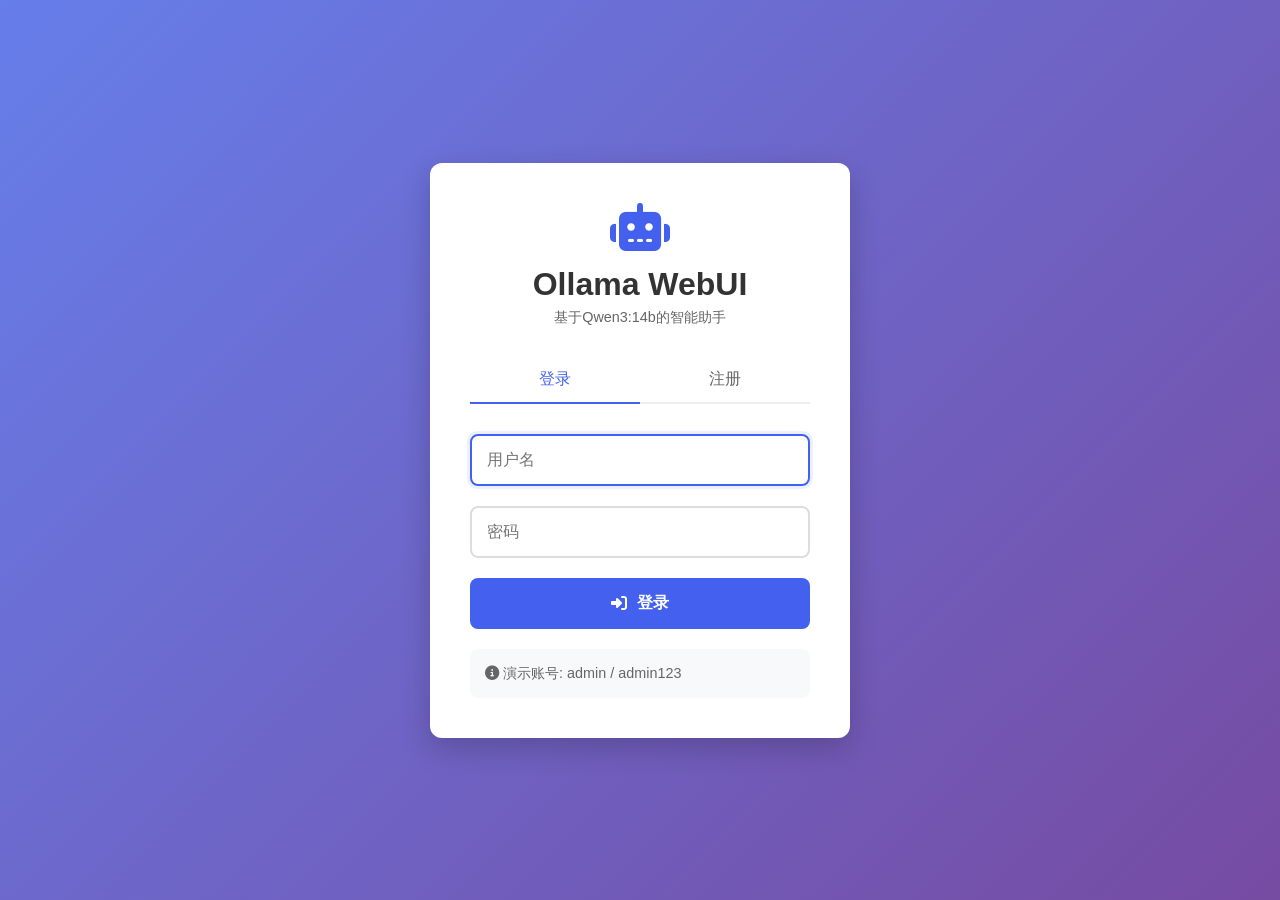
==== templates/login.html @ 89c71b08 "first commit" ====
<!DOCTYPE html>
<html lang="zh-CN">
<head>
    <meta charset="UTF-8">
    <meta name="viewport" content="width=device-width, initial-scale=1.0">
    <title>登录 - Ollama WebUI</title>
    <style>
        * { margin: 0; padding: 0; box-sizing: border-box; }
        body {
            font-family: -apple-system, BlinkMacSystemFont, 'Segoe UI', Roboto, sans-serif;
            background: linear-gradient(135deg, #667eea 0%, #764ba2 100%);
            min-height: 100vh;
            display: flex;
            justify-content: center;
            align-items: center;
            padding: 20px;
        }
        .login-container { width: 100%; max-width: 420px; }
        .login-box {
            background: white;
            border-radius: 12px;
            padding: 40px;
            box-shadow: 0 10px 30px rgba(0,0,0,0.2);
        }
        .login-header {
            text-align: center;
            margin-bottom: 30px;
        }
        .login-header i {
            font-size: 3rem;
            color: #4361ee;
            margin-bottom: 15px;
        }
        .login-header h1 {
            color: #333;
            margin-bottom: 5px;
        }
        .login-header p {
            color: #666;
            font-size: 0.9rem;
        }
        .tabs {
            display: flex;
            margin-bottom: 30px;
            border-bottom: 2px solid #eee;
        }
        .tab {
            flex: 1;
            text-align: center;
            padding: 12px;
            cursor: pointer;
            color: #666;
            font-weight: 500;
            transition: all 0.3s;
        }
        .tab.active {
            color: #4361ee;
            border-bottom: 2px solid #4361ee;
            margin-bottom: -2px;
        }
        .form-group {
            margin-bottom: 20px;
        }
        .form-group input {
            width: 100%;
            padding: 15px;
            border: 2px solid #ddd;
            border-radius: 8px;
            font-size: 1rem;
            transition: all 0.3s;
        }
        .form-group input:focus {
            outline: none;
            border-color: #4361ee;
            box-shadow: 0 0 0 3px rgba(67,97,238,0.1);
        }
        .btn {
            width: 100%;
            padding: 15px;
            background: #4361ee;
            color: white;
            border: none;
            border-radius: 8px;
            font-size: 1rem;
            font-weight: 600;
            cursor: pointer;
            display: flex;
            align-items: center;
            justify-content: center;
            gap: 10px;
            transition: all 0.3s;
        }
        .btn:hover { background: #3a0ca3; }
        .btn:disabled { background: #ccc; cursor: not-allowed; }
        .btn-secondary {
            background: #6c757d;
            margin-top: 10px;
        }
        .btn-secondary:hover { background: #5a6268; }
        .message-box {
            margin-top: 20px;
            padding: 15px;
            border-radius: 8px;
            display: none;
        }
        .error { background: #fee; color: #c00; display: block; }
        .success { background: #efe; color: #0a0; display: block; }
        .info { background: #e7f3ff; color: #0052cc; display: block; }
        .demo-account {
            margin-top: 20px;
            padding: 15px;
            background: #f8f9fa;
            border-radius: 8px;
            font-size: 0.9rem;
            color: #666;
        }
    </style>
    <link rel="stylesheet" href="https://cdnjs.cloudflare.com/ajax/libs/font-awesome/6.4.0/css/all.min.css">
</head>
<body>
    <div class="login-container">
        <div class="login-box">
            <div class="login-header">
                <i class="fas fa-robot"></i>
                <h1>Ollama WebUI</h1>
                <p>基于Qwen3:14b的智能助手</p>
            </div>
            
            <div class="tabs">
                <div class="tab active" onclick="switchTab('login')">登录</div>
                <div class="tab" onclick="switchTab('register')">注册</div>
            </div>
            
            <!-- 登录表单 -->
            <div id="login-form">
                <div class="form-group">
                    <input type="text" id="login-username" placeholder="用户名" autofocus>
                </div>
                <div class="form-group">
                    <input type="password" id="login-password" placeholder="密码">
                </div>
                <button class="btn" onclick="handleLogin()">
                    <i class="fas fa-sign-in-alt"></i> 登录
                </button>
            </div>
            
            <!-- 注册表单（默认隐藏） -->
            <div id="register-form" style="display: none;">
                <div class="form-group">
                    <input type="text" id="register-username" placeholder="用户名（至少3个字符）">
                </div>
                <div class="form-group">
                    <input type="password" id="register-password" placeholder="密码（至少6个字符）">
                </div>
                <div class="form-group">
                    <input type="password" id="register-confirm" placeholder="确认密码">
                </div>
                <button class="btn" onclick="handleRegister()">
                    <i class="fas fa-user-plus"></i> 注册
                </button>
                <button class="btn btn-secondary" onclick="switchTab('login')">
                    <i class="fas fa-arrow-left"></i> 返回登录
                </button>
            </div>
            
            <div id="message" class="message-box"></div>
            
            <div class="demo-account">
                <i class="fas fa-info-circle"></i> 演示账号: admin / admin123
            </div>
        </div>
    </div>

    <script>
        // 按Enter键登录
        document.addEventListener('keypress', function(e) {
            if (e.key === 'Enter') {
                const activeTab = document.querySelector('.tab.active');
                if (activeTab.textContent.includes('登录')) {
                    handleLogin();
                }
            }
        });

        function switchTab(tab) {
            const tabs = document.querySelectorAll('.tab');
            const loginForm = document.getElementById('login-form');
            const registerForm = document.getElementById('register-form');
            
            tabs.forEach(t => t.classList.remove('active'));
            
            if (tab === 'login') {
                tabs[0].classList.add('active');
                loginForm.style.display = 'block';
                registerForm.style.display = 'none';
                document.getElementById('login-username').focus();
            } else {
                tabs[1].classList.add('active');
                loginForm.style.display = 'none';
                registerForm.style.display = 'block';
                document.getElementById('register-username').focus();
            }
            
            // 清除消息
            document.getElementById('message').style.display = 'none';
        }

        async function handleLogin() {
            const username = document.getElementById('login-username').value.trim();
            const password = document.getElementById('login-password').value.trim();
            
            if (!username || !password) {
                showMessage('用户名和密码不能为空', 'error');
                return;
            }

            const btn = document.querySelector('#login-form .btn');
            btn.disabled = true;
            btn.innerHTML = '<i class="fas fa-spinner fa-spin"></i> 登录中...';

            try {
                const response = await fetch('/login', {
                    method: 'POST',
                    headers: { 'Content-Type': 'application/json' },
                    body: JSON.stringify({ username, password })
                });

                const data = await response.json();
                
                if (data.success) {
                    showMessage('登录成功，正在跳转...', 'success');
                    setTimeout(() => window.location.href = data.redirect, 1000);
                } else {
                    throw new Error(data.message);
                }
            } catch (error) {
                showMessage('登录失败: ' + error.message, 'error');
            } finally {
                btn.disabled = false;
                btn.innerHTML = '<i class="fas fa-sign-in-alt"></i> 登录';
            }
        }

        async function handleRegister() {
            const username = document.getElementById('register-username').value.trim();
            const password = document.getElementById('register-password').value.trim();
            const confirm = document.getElementById('register-confirm').value.trim();
            
            if (!username || !password || !confirm) {
                showMessage('请填写所有字段', 'error');
                return;
            }
            
            if (username.length < 3) {
                showMessage('用户名至少3个字符', 'error');
                return;
            }
            
            if (password.length < 6) {
                showMessage('密码至少6个字符', 'error');
                return;
            }
            
            if (password !== confirm) {
                showMessage('两次输入的密码不一致', 'error');
                return;
            }

            const btn = document.querySelector('#register-form .btn');
            btn.disabled = true;
            btn.innerHTML = '<i class="fas fa-spinner fa-spin"></i> 注册中...';

            try {
                const response = await fetch('/register', {
                    method: 'POST',
                    headers: { 'Content-Type': 'application/json' },
                    body: JSON.stringify({ username, password })
                });

                const data = await response.json();
                
                if (data.success) {
                    showMessage('注册成功，请登录', 'success');
                    setTimeout(() => switchTab('login'), 2000);
                } else {
                    throw new Error(data.message);
                }
            } catch (error) {
                showMessage('注册失败: ' + error.message, 'error');
            } finally {
                btn.disabled = false;
                btn.innerHTML = '<i class="fas fa-user-plus"></i> 注册';
            }
        }

        function showMessage(msg, type) {
            const box = document.getElementById('message');
            box.textContent = msg;
            box.className = 'message-box ' + type;
            box.style.display = 'block';
            
            // 5秒后自动隐藏成功消息
            if (type === 'success') {
                setTimeout(() => {
                    box.style.display = 'none';
                }, 5000);
            }
        }
    </script>
</body>
</html>
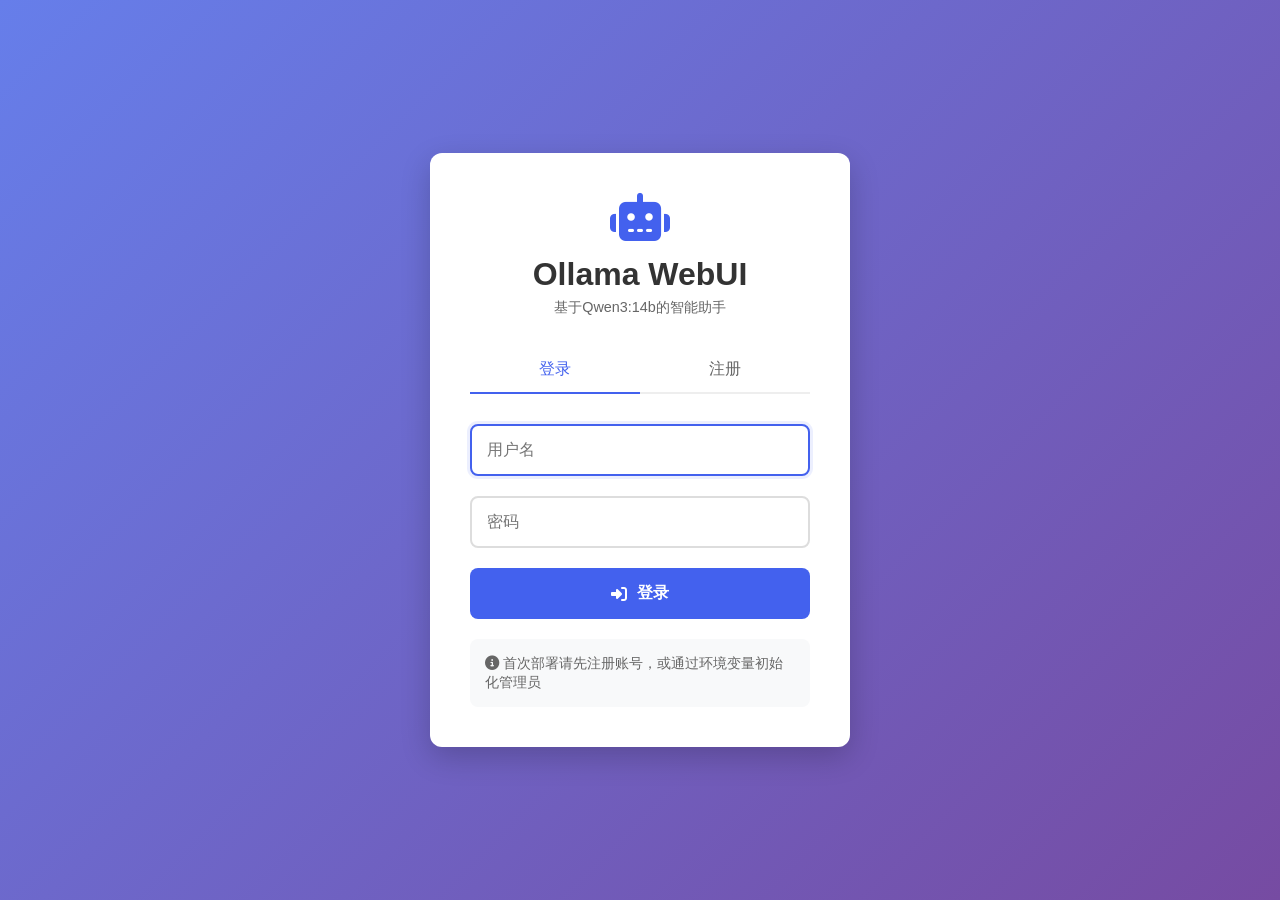
==== commit 41cb86a0: "Harden auth/session security and add CSRF+rate limits" ====
--- a/templates/login.html
+++ b/templates/login.html
@@ -166,7 +166,7 @@
             <div id="message" class="message-box"></div>
             
             <div class="demo-account">
-                <i class="fas fa-info-circle"></i> 演示账号: admin / admin123
+                <i class="fas fa-info-circle"></i> 首次部署请先注册账号，或通过环境变量初始化管理员
             </div>
         </div>
     </div>
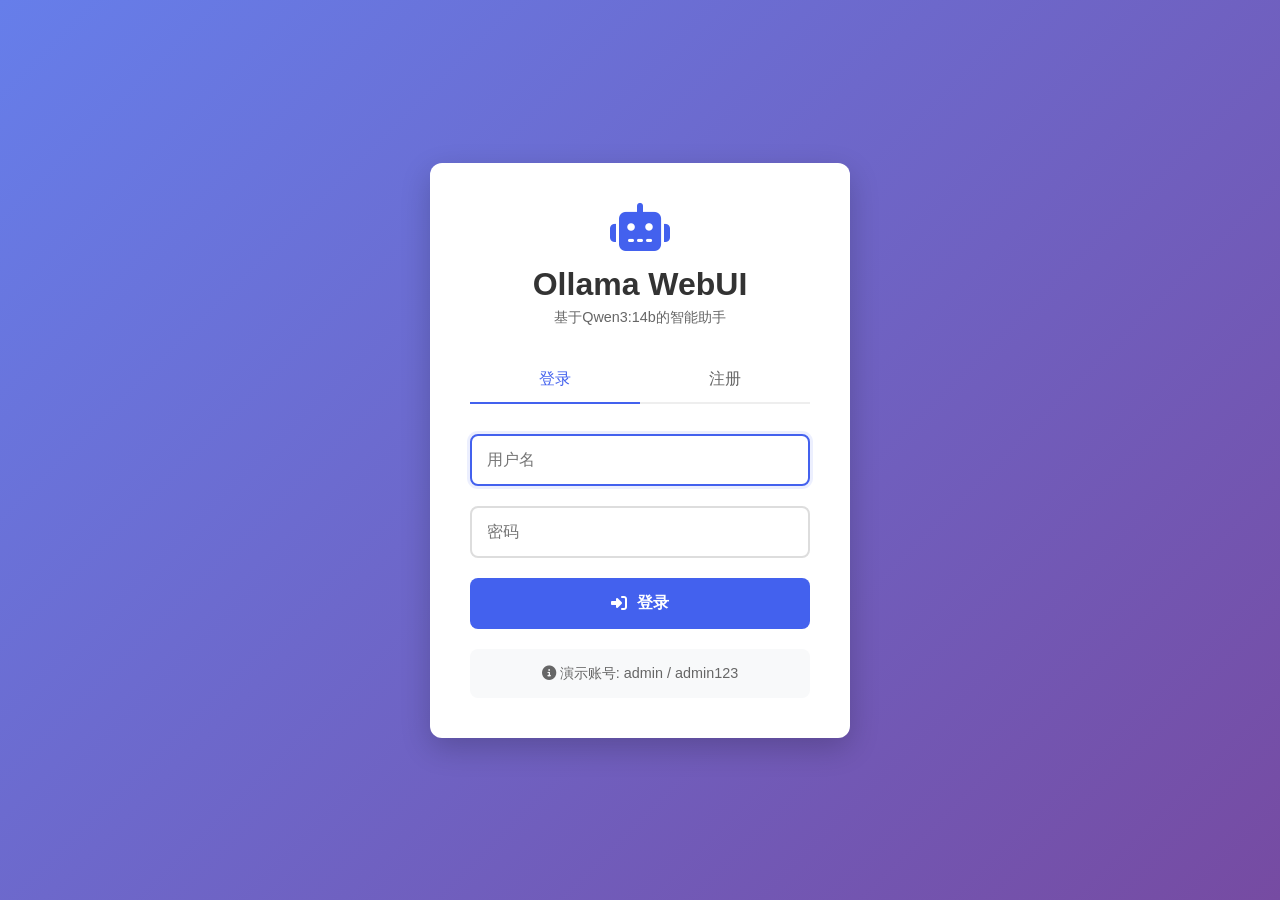
==== commit 48c1a1b0: "Replace project contents from based.on.Flask.gz.tar" ====
--- a/templates/login.html
+++ b/templates/login.html
@@ -21,6 +21,11 @@
             border-radius: 12px;
             padding: 40px;
             box-shadow: 0 10px 30px rgba(0,0,0,0.2);
+            animation: slideUp 0.5s ease;
+        }
+        @keyframes slideUp {
+            from { opacity: 0; transform: translateY(20px); }
+            to { opacity: 1; transform: translateY(0); }
         }
         .login-header {
             text-align: center;
@@ -113,6 +118,7 @@
             border-radius: 8px;
             font-size: 0.9rem;
             color: #666;
+            text-align: center;
         }
     </style>
     <link rel="stylesheet" href="https://cdnjs.cloudflare.com/ajax/libs/font-awesome/6.4.0/css/all.min.css">
@@ -144,7 +150,7 @@
                 </button>
             </div>
             
-            <!-- 注册表单（默认隐藏） -->
+            <!-- 注册表单 -->
             <div id="register-form" style="display: none;">
                 <div class="form-group">
                     <input type="text" id="register-username" placeholder="用户名（至少3个字符）">
@@ -166,17 +172,16 @@
             <div id="message" class="message-box"></div>
             
             <div class="demo-account">
-                <i class="fas fa-info-circle"></i> 首次部署请先注册账号，或通过环境变量初始化管理员
+                <i class="fas fa-info-circle"></i> 演示账号: admin / admin123
             </div>
         </div>
     </div>
 
     <script>
-        // 按Enter键登录
         document.addEventListener('keypress', function(e) {
             if (e.key === 'Enter') {
                 const activeTab = document.querySelector('.tab.active');
-                if (activeTab.textContent.includes('登录')) {
+                if (activeTab && activeTab.textContent.includes('登录')) {
                     handleLogin();
                 }
             }
@@ -201,7 +206,6 @@
                 document.getElementById('register-username').focus();
             }
             
-            // 清除消息
             document.getElementById('message').style.display = 'none';
         }
 
@@ -299,7 +303,6 @@
             box.className = 'message-box ' + type;
             box.style.display = 'block';
             
-            // 5秒后自动隐藏成功消息
             if (type === 'success') {
                 setTimeout(() => {
                     box.style.display = 'none';
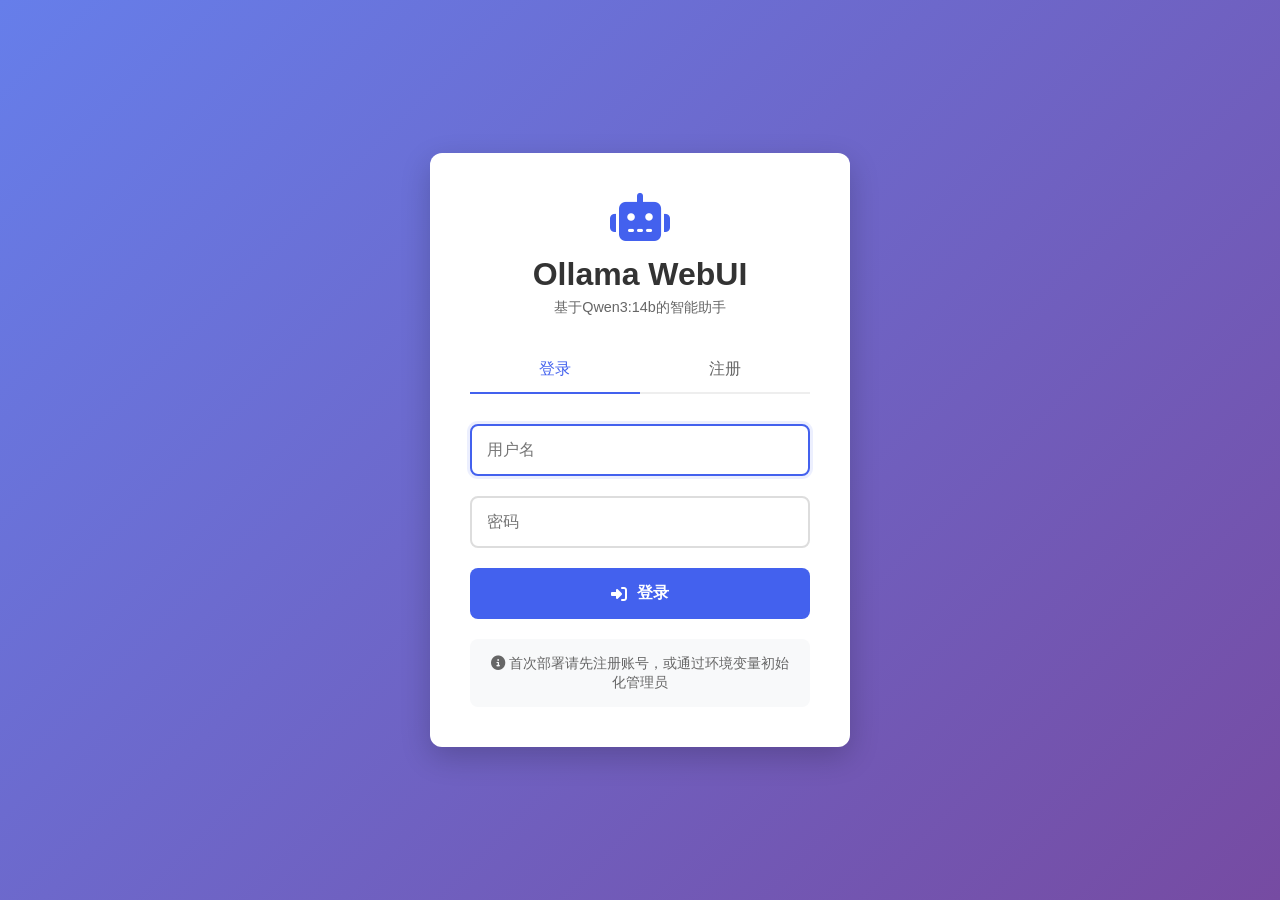
==== commit e688e48e: "Harden Flask auth/session security and add CSRF + rate limiting" ====
--- a/templates/login.html
+++ b/templates/login.html
@@ -172,7 +172,7 @@
             <div id="message" class="message-box"></div>
             
             <div class="demo-account">
-                <i class="fas fa-info-circle"></i> 演示账号: admin / admin123
+                <i class="fas fa-info-circle"></i> 首次部署请先注册账号，或通过环境变量初始化管理员
             </div>
         </div>
     </div>
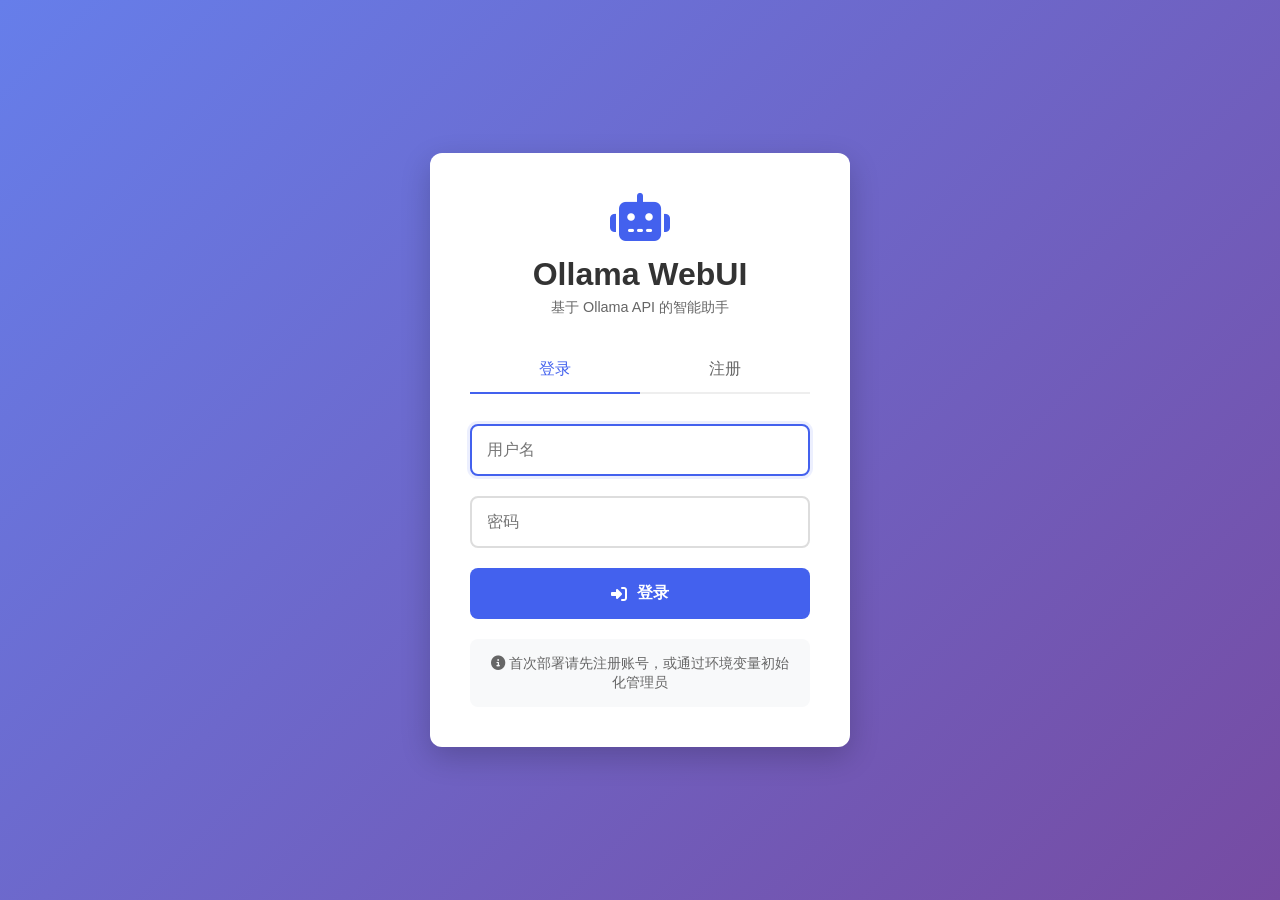
==== commit aad1ccbf: "Remove hardcoded model assumptions and keep startup model-agnostic" ====
--- a/templates/login.html
+++ b/templates/login.html
@@ -129,7 +129,7 @@
             <div class="login-header">
                 <i class="fas fa-robot"></i>
                 <h1>Ollama WebUI</h1>
-                <p>基于Qwen3:14b的智能助手</p>
+                <p>基于 Ollama API 的智能助手</p>
             </div>
             
             <div class="tabs">
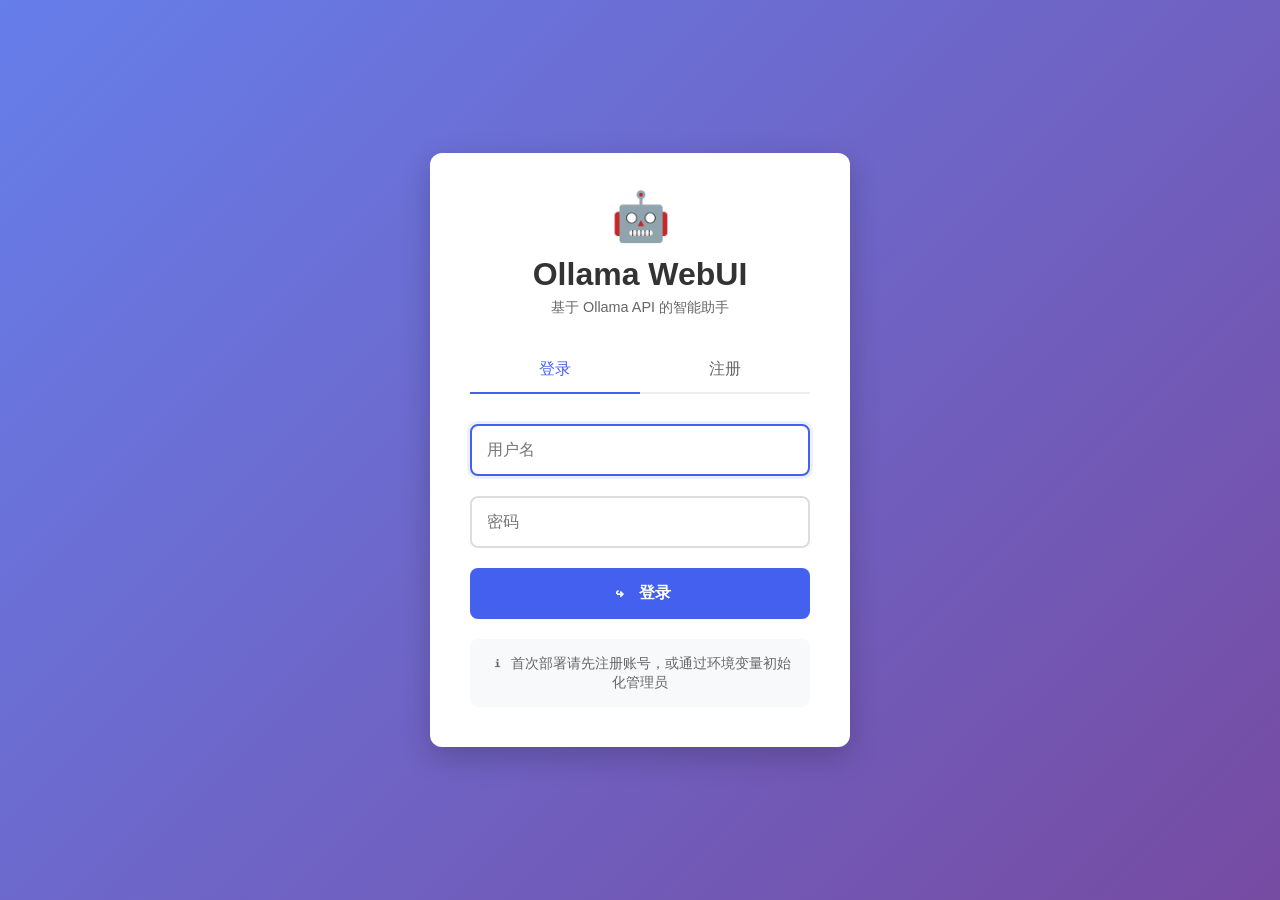
==== commit b174b69b: "Localize icon assets and favicon; remove CDN resource loading" ====
--- a/templates/login.html
+++ b/templates/login.html
@@ -121,7 +121,8 @@
             text-align: center;
         }
     </style>
-    <link rel="stylesheet" href="https://cdnjs.cloudflare.com/ajax/libs/font-awesome/6.4.0/css/all.min.css">
+    <link rel="icon" type="image/svg+xml" href="/static/favicon.svg">
+    <link rel="stylesheet" href="/static/css/icons-lite.css">
 </head>
 <body>
     <div class="login-container">
--- a/static/css/icons-lite.css
+++ b/static/css/icons-lite.css
@@ -0,0 +1,51 @@
+.fa,
+.fas,
+.far {
+    display: inline-block;
+    width: 1.2em;
+    text-align: center;
+    font-style: normal;
+    line-height: 1;
+}
+
+.fa::before,
+.fas::before,
+.far::before {
+    display: inline-block;
+}
+
+.fa-spin {
+    animation: icons-lite-spin 1s linear infinite;
+}
+
+@keyframes icons-lite-spin {
+    from { transform: rotate(0deg); }
+    to { transform: rotate(360deg); }
+}
+
+.fa-history::before { content: "\1F558"; }
+.fa-trash::before,
+.fa-trash-alt::before { content: "\1F5D1"; }
+.fa-sync-alt::before { content: "\21BB"; }
+.fa-search::before { content: "\1F50D"; }
+.fa-spinner::before { content: "\25CC"; }
+.fa-robot::before { content: "\1F916"; }
+.fa-sign-in-alt::before { content: "\21AA"; }
+.fa-user-plus::before { content: "\FF0B"; }
+.fa-arrow-left::before { content: "\2190"; }
+.fa-info-circle::before { content: "\2139"; }
+.fa-clock::before { content: "\1F552"; }
+.fa-key::before { content: "\1F511"; }
+.fa-sign-out-alt::before { content: "\21E6"; }
+.fa-microchip::before { content: "\1F9E0"; }
+.fa-paper-plane::before { content: "\27A4"; }
+.fa-arrow-down::before { content: "\2193"; }
+.fa-eraser::before { content: "\232B"; }
+.fa-save::before { content: "\1F4BE"; }
+.fa-exclamation-triangle::before { content: "\26A0"; }
+.fa-inbox::before { content: "\1F4E5"; }
+.fa-user::before { content: "\1F464"; }
+.fa-copy::before { content: "\29C9"; }
+.fa-times::before { content: "\2715"; }
+.fa-eye::before { content: "\1F441"; }
+.fa-eye-slash::before { content: "\1F648"; }
